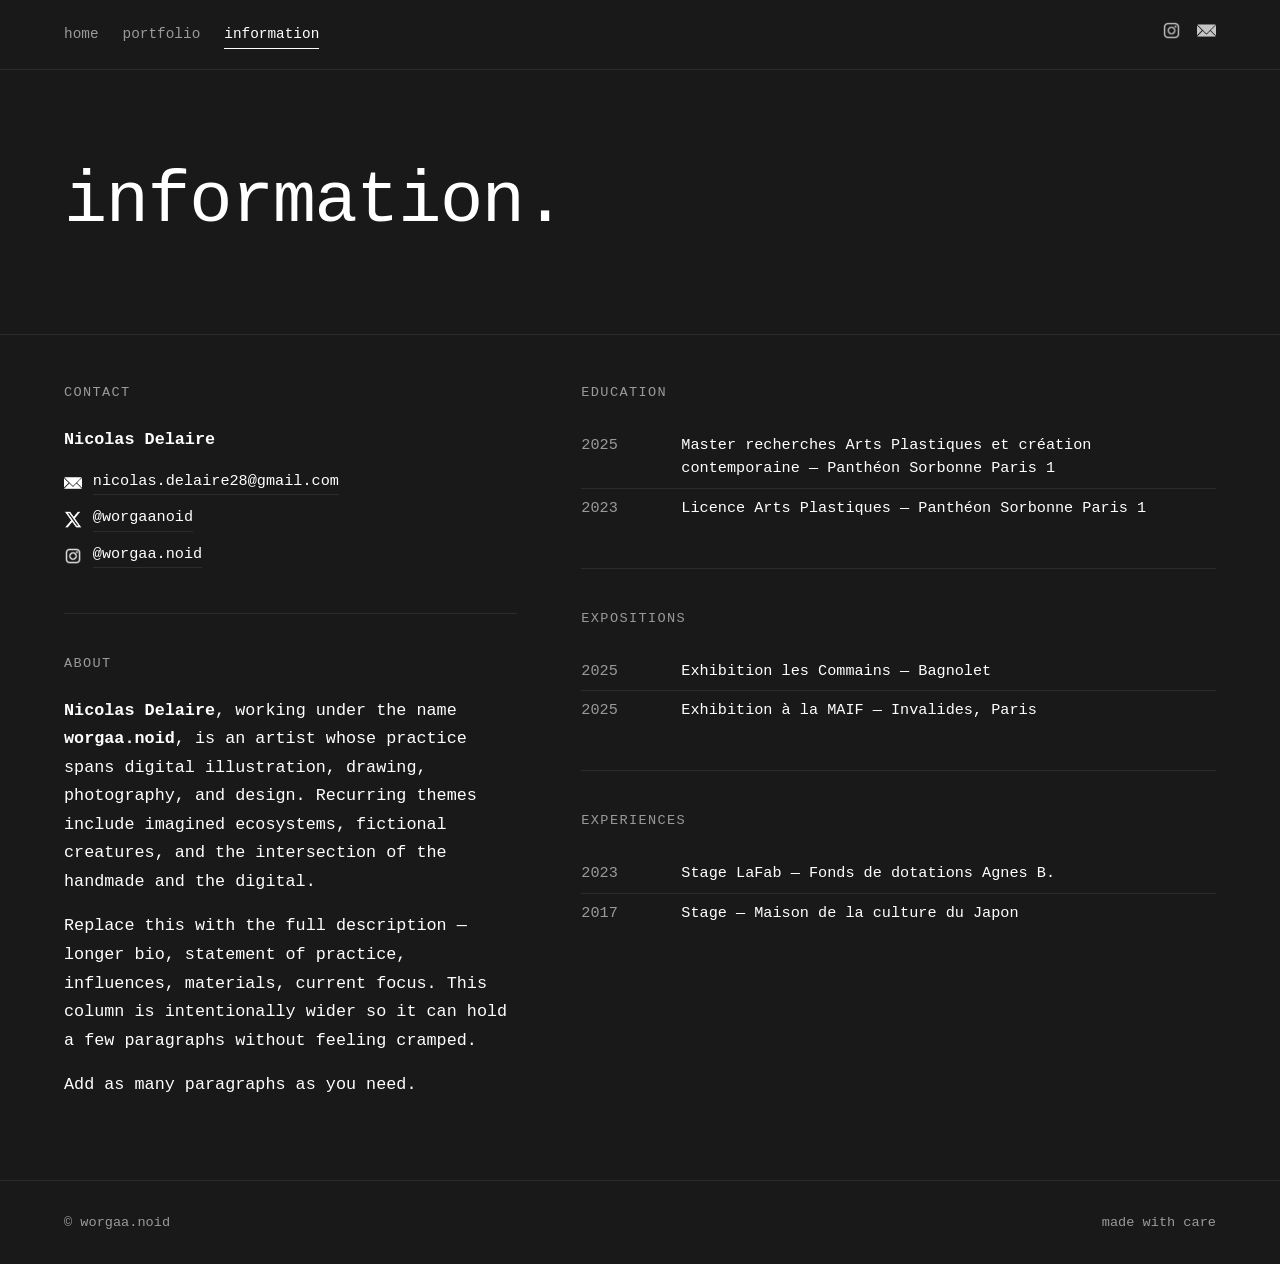
==== information.html @ 1a30efca "feat: first draft version" ====
<!doctype html>
<html lang="en">

<head>
  <meta charset="utf-8">
  <meta name="viewport" content="width=device-width, initial-scale=1">
  <title>information — worgaa.noid</title>
  <link rel="stylesheet" href="css/common.css">
  <link rel="stylesheet" href="css/information.css">
  <meta name="description" content="About worgaa.noid — Nicolas Delaire. Bio, exhibitions, contact.">

  <meta property="og:title" content="information — worgaa.noid">
  <meta property="og:type" content="website">
  <meta property="og:image" content="icon.png">
  <meta property="og:image:alt" content="worgaa.noid">

  <link rel="icon" href="img/icon.png" sizes="any">
  <link rel="icon" href="img/icon.png" type="image/svg+xml">
  <link rel="apple-touch-icon" href="img/icon.png">

  <link rel="manifest" href="site.webmanifest">
  <meta name="theme-color" content="#191919">
</head>

<body data-page="information">

  <div data-layout="header"></div>

  <section class="page-header">
    <div class="container">
      <h1 class="page-header__title">information.</h1>
    </div>
  </section>

  <main class="page-main">
    <div class="container">
      <div class="info">

        <div class="info__col">

          <section>
            <h2>contact</h2>
            <p class="info__name">
              <strong>Nicolas Delaire</strong>
            </p>
            <ul class="info-contact">
              <li>
                <a href="mailto:nicolas.delaire28@gmail.com">
                  <img class="info-contact__icon" src="img/information/email.png" alt="" aria-hidden="true">
                  <span>nicolas.delaire28@gmail.com</span>
                </a>
              </li>
              <li>
                <a href="https://x.com/worgaanoid" target="_blank" rel="noopener">
                  <img class="info-contact__icon" src="img/information/x.png" alt="" aria-hidden="true">
                  <span>@worgaanoid</span>
                </a>
              </li>
              <li>
                <a href="https://instagram.com/worgaa.noid" target="_blank" rel="noopener">
                  <img class="info-contact__icon" src="img/information/instagram.png" alt="" aria-hidden="true">
                  <span>@worgaa.noid</span>
                </a>
              </li>
            </ul>
          </section>

          <section>
            <h2>about</h2>
            <p>
              <strong>Nicolas Delaire</strong>, working under the name <strong>worgaa.noid</strong>,
              is an artist whose practice spans digital illustration, drawing, photography, and
              design. Recurring themes include imagined ecosystems, fictional creatures, and
              the intersection of the handmade and the digital.
            </p>
            <p>
              Replace this with the full description &mdash; longer bio, statement of practice,
              influences, materials, current focus. This column is intentionally wider so it can
              hold a few paragraphs without feeling cramped.
            </p>
            <p>
              Add as many paragraphs as you need.
            </p>
          </section>

        </div>

        <div class="info__col">

          <section>
            <h2>education</h2>
            <ul class="info-list">
              <li><span class="info-list__year">2025</span><span>Master recherches Arts Plastiques et création contemporaine &mdash; Panthéon Sorbonne Paris 1</span></li>
              <li><span class="info-list__year">2023</span><span>Licence Arts Plastiques &mdash; Panthéon Sorbonne Paris 1</span></li>
            </ul>
          </section>

          <section>
            <h2>expositions</h2>
            <ul class="info-list">
              <li><span class="info-list__year">2025</span><span>Exhibition les Commains &mdash; Bagnolet</span></li>
              <li><span class="info-list__year">2025</span><span>Exhibition à la MAIF &mdash; Invalides, Paris</span></li>
            </ul>
          </section>

          <section>
            <h2>experiences</h2>
            <ul class="info-list">
              <li><span class="info-list__year">2023</span><span>Stage LaFab &mdash; Fonds de dotations Agnes B.</span></li>
              <li><span class="info-list__year">2017</span><span>Stage &mdash; Maison de la culture du Japon</span></li>
            </ul>
          </section>

        </div>

      </div>
    </div>
  </main>

  <div data-layout="footer"></div>

  <script src="js/layout/base.js"></script>
  <script src="js/layout/header.js"></script>
  <script src="js/layout/footer.js"></script>
  <script src="js/layout/portfolio.js"></script>
  <script src="js/app.js"></script>
  <script src="js/portfolio/tabs.js"></script>
  <script src="js/portfolio/image-carousel.js"></script>
</body>

</html>
---- css/common.css ----
html {
  color: #222;
  font-size: 1em;
  line-height: 1.4;
}

::-moz-selection {
  background: #b3d4fc;
  text-shadow: none;
}

::selection {
  background: #b3d4fc;
  text-shadow: none;
}

hr {
  display: block;
  height: 1px;
  border: 0;
  border-top: 1px solid #ccc;
  margin: 1em 0;
  padding: 0;
}

audio,
canvas,
iframe,
img,
svg,
video {
  vertical-align: middle;
}

fieldset {
  border: 0;
  margin: 0;
  padding: 0;
}

textarea {
  resize: vertical;
}

/* ==========================================================================
   Theme + layout primitives
   ========================================================================== */

:root {
  --bg: #191919;
  --fg: #ffffff;
  --muted: #9a9a9a;
  --border: #2c2c2c;
  --accent: #ffffff;
  --placeholder: #222222;
  --max-width: 1200px;
  --gutter: 1.5rem;
  --font-sans: "Courier New", Courier, monospace;
}

* {
  box-sizing: border-box;
}

html,
body {
  margin: 0;
  padding: 0;
  background: var(--bg);
  color: var(--fg);
  font-family: var(--font-sans);
  -webkit-font-smoothing: antialiased;
  -moz-osx-font-smoothing: grayscale;
}

a {
  color: inherit;
  text-decoration: none;
}

img {
  max-width: 100%;
  display: block;
}

.container {
  max-width: var(--max-width);
  margin: 0 auto;
  padding: 0 var(--gutter);
}

/* ==========================================================================
   Site header + nav
   ========================================================================== */

.site-header {
  border-bottom: 1px solid var(--border);
  padding: 1.25rem 0;
  background: var(--bg);
  position: sticky;
  top: 0;
  z-index: 10;
}

.site-header__inner {
  display: flex;
  align-items: center;
  justify-content: space-between;
  gap: 1.5rem;
  flex-wrap: wrap;
  padding: 0 var(--gutter);
}

.site-nav {
  display: flex;
  gap: 1.5rem;
  font-size: 0.9rem;
}

.site-nav a {
  color: var(--muted);
  padding: 0.25rem 0;
  border-bottom: 1px solid transparent;
  transition: color 0.15s ease, border-color 0.15s ease;
}

.site-nav a:hover {
  color: var(--fg);
}

.site-nav a.is-active {
  color: var(--fg);
  border-bottom-color: var(--fg);
}

/* Burger toggle (hidden on desktop, shown via @media below) */
.site-nav-toggle {
  display: none;
  background: none;
  border: 0;
  padding: 0.5rem;
  margin: 0;
  cursor: pointer;
  color: var(--fg);
  font: inherit;
  align-items: center;
  justify-content: center;
}

.site-nav-toggle__icon {
  width: 1.5rem;
  height: 1.5rem;
  display: block;
}

.site-nav-toggle__icon--close {
  display: none;
}

.site-nav-toggle[aria-expanded="true"] .site-nav-toggle__icon--menu {
  display: none;
}

.site-nav-toggle[aria-expanded="true"] .site-nav-toggle__icon--close {
  display: block;
}

/* Social icons (right-aligned in the header) */
.site-social {
  display: flex;
  gap: 1rem;
  list-style: none;
  margin: 0;
  padding: 0;
}

.site-social a {
  display: inline-flex;
  align-items: center;
  justify-content: center;
  opacity: 0.75;
  transition: opacity 0.15s ease;
}

.site-social a:hover {
  opacity: 1;
}

.site-social img {
  width: 1.2rem;
  height: 1.2rem;
  object-fit: contain;
  display: block;
}

/* ==========================================================================
   Page header (big title) + main
   ========================================================================== */

.page-header {
  padding: 6rem 0;
  border-bottom: 1px solid var(--border);
}

.page-header__title {
  font-size: clamp(2.5rem, 6vw, 4.5rem);
  font-weight: 400;
  letter-spacing: -0.02em;
  margin: 0;
  line-height: 1;
}

.page-main {
  padding: 3rem 0 5rem;
}

/* ==========================================================================
   Site footer
   ========================================================================== */

.site-footer {
  border-top: 1px solid var(--border);
  padding: 2rem 0;
  font-size: 0.85rem;
  color: var(--muted);
}

.site-footer__inner {
  display: flex;
  justify-content: space-between;
  flex-wrap: wrap;
  gap: 1rem;
}

/* ==========================================================================
   Back to top button (injected by js/app.js)
   ========================================================================== */

.back-to-top {
  position: fixed;
  right: 1.25rem;
  bottom: 1.25rem;
  width: 2.75rem;
  height: 2.75rem;
  display: inline-flex;
  align-items: center;
  justify-content: center;
  background: var(--fg);
  color: var(--bg);
  border: 0;
  border-radius: 999px;
  cursor: pointer;
  opacity: 0;
  transform: translateY(0.5rem);
  pointer-events: none;
  transition: opacity 0.25s ease, transform 0.25s ease, background 0.15s ease;
  z-index: 20;
  font: inherit;
}

.back-to-top.is-visible {
  opacity: 1;
  transform: translateY(0);
  pointer-events: auto;
}

.back-to-top:hover {
  background: var(--muted);
}

.back-to-top svg {
  width: 1.1rem;
  height: 1.1rem;
}

/* ==========================================================================
   Image carousel (injected by js/portfolio/image-carousel.js)
   ========================================================================== */

body.image-carousel-open {
  overflow: hidden;
}

body.image-carousel-open .back-to-top {
  display: none;
}

.image-carousel {
  position: fixed;
  inset: 0;
  background: rgba(0, 0, 0, 0.94);
  z-index: 100;
  display: none;
  align-items: center;
  justify-content: center;
  padding: 4rem 4.5rem;
}

.image-carousel.is-open {
  display: flex;
}

.image-carousel__figure {
  margin: 0;
  display: flex;
  flex-direction: column;
  align-items: center;
  gap: 1rem;
  max-width: 100%;
  max-height: 100%;
}

.image-carousel__img {
  max-width: 100%;
  max-height: 80vh;
  width: auto;
  height: auto;
  object-fit: contain;
  background: var(--placeholder);
}

.image-carousel__caption {
  display: flex;
  flex-direction: column;
  gap: 0.15rem;
  text-align: center;
  color: var(--fg);
  font-size: 0.85rem;
  line-height: 1.4;
}

.image-carousel__caption .work-title {
  font-size: 0.95rem;
}

.image-carousel__caption .work-format,
.image-carousel__caption .work-date {
  color: var(--muted);
  font-size: 0.8rem;
}

.image-carousel__close,
.image-carousel__nav {
  position: absolute;
  background: none;
  border: 0;
  color: var(--fg);
  cursor: pointer;
  padding: 0.5rem;
  display: inline-flex;
  align-items: center;
  justify-content: center;
  font: inherit;
  opacity: 0.7;
  transition: opacity 0.15s ease;
}

.image-carousel__close:hover,
.image-carousel__nav:hover {
  opacity: 1;
}

.image-carousel__close {
  top: 1rem;
  right: 1rem;
}

.image-carousel__close svg {
  width: 1.5rem;
  height: 1.5rem;
}

.image-carousel__nav {
  top: 50%;
  transform: translateY(-50%);
}

.image-carousel__nav svg {
  width: 1.75rem;
  height: 1.75rem;
}

.image-carousel__prev {
  left: 1rem;
}

.image-carousel__next {
  right: 1rem;
}

/* ==========================================================================
   Responsive (common)
   ========================================================================== */

@media (max-width: 800px) {
  :root {
    --gutter: 1rem;
  }

  .page-header {
    padding: 2.5rem 0 1.75rem;
  }

  .page-main {
    padding: 2rem 0 4rem;
  }
}

@media (max-width: 600px) {
  /* Header stays in a single row: social icons left, burger right.
     The inline nav is hidden — replaced by the burger that opens an overlay. */
  .site-header__inner {
    align-items: center;
    gap: 0.75rem;
  }

  .site-nav-toggle {
    display: inline-flex;
    order: -1;       /* burger to the far left, social stays right */
  }

  .site-nav {
    display: none;
  }

  .site-nav.is-open {
    display: flex;
    position: fixed;
    inset: 0;
    flex-direction: column;
    align-items: center;
    justify-content: center;
    gap: 2rem;
    padding: 2rem;
    background: var(--bg);
    z-index: 40;
    font-size: 1.5rem;
  }

  .site-nav.is-open a {
    color: var(--fg);
    padding: 0.5rem 0;
  }

  body.nav-open {
    overflow: hidden;
  }

  .image-carousel {
    padding: 3rem 0.75rem 4.5rem;
  }

  .image-carousel__nav {
    top: auto;
    bottom: 0.75rem;
    transform: none;
  }
}

/* ==========================================================================
   Helper classes
   ========================================================================== */

.hidden,
[hidden] {
  display: none !important;
}

.visually-hidden {
  border: 0;
  clip: rect(0, 0, 0, 0);
  height: 1px;
  margin: -1px;
  overflow: hidden;
  padding: 0;
  position: absolute;
  white-space: nowrap;
  width: 1px;
}

.visually-hidden.focusable:active,
.visually-hidden.focusable:focus {
  clip: auto;
  height: auto;
  margin: 0;
  overflow: visible;
  position: static;
  white-space: inherit;
  width: auto;
}

.invisible {
  visibility: hidden;
}

.clearfix::before,
.clearfix::after {
  content: "";
  display: table;
}

.clearfix::after {
  clear: both;
}

/* ==========================================================================
   Print styles
   ========================================================================== */

@media print {
  *,
  *::before,
  *::after {
    background: #fff !important;
    color: #000 !important;
    box-shadow: none !important;
    text-shadow: none !important;
  }

  a,
  a:visited {
    text-decoration: underline;
  }

  a[href]::after {
    content: " (" attr(href) ")";
  }

  abbr[title]::after {
    content: " (" attr(title) ")";
  }

  a[href^="#"]::after,
  a[href^="javascript:"]::after {
    content: "";
  }

  pre {
    white-space: pre-wrap !important;
  }

  pre,
  blockquote {
    border: 1px solid #999;
    page-break-inside: avoid;
  }

  tr,
  img {
    page-break-inside: avoid;
  }

  p,
  h2,
  h3 {
    orphans: 3;
    widows: 3;
  }

  h2,
  h3 {
    page-break-after: avoid;
  }
}
---- css/information.css ----
/* ==========================================================================
   Information page — two-column layout
   ========================================================================== */

.info {
  display: grid;
  grid-template-columns: minmax(0, 1fr) minmax(0, 1.4fr);
  gap: 3rem 4rem;
  max-width: 80rem;
}

.info__col {
  display: flex;
  flex-direction: column;
}

.info__col section + section {
  border-top: 1px solid var(--border);
  padding-top: 2.5rem;
  margin-top: 2.5rem;
}

.info h2 {
  font-size: 0.85rem;
  text-transform: uppercase;
  letter-spacing: 0.1em;
  color: var(--muted);
  font-weight: 500;
  margin: 0 0 1.5rem;
}

.info p {
  font-size: 1.05rem;
  line-height: 1.7;
  margin: 0 0 1rem;
}

.info p:last-child {
  margin-bottom: 0;
}

.info__name {
  display: flex;
  flex-direction: column;
  gap: 0.15rem;
  font-size: 1.05rem;
  margin: 0 0 1.5rem;
  line-height: 1.4;
}

.info__name strong {
  font-weight: 700;
}

.info__name span {
  color: var(--muted);
}

/* Contact list (column-stacked) */
.info-contact {
  display: flex;
  flex-direction: column;
  gap: 0.5rem;
  list-style: none;
  padding: 0;
  margin: 0;
  font-size: 0.95rem;
}

.info-contact a {
  display: inline-flex;
  align-items: center;
  gap: 0.65rem;
  width: max-content;
}

.info-contact a span {
  border-bottom: 1px solid var(--border);
  padding-bottom: 2px;
  transition: border-color 0.15s ease;
}

.info-contact a:hover span {
  border-bottom-color: var(--fg);
}

.info-contact__icon {
  width: 1.15rem;
  height: 1.15rem;
  object-fit: contain;
  display: block;
  flex-shrink: 0;
}

/* Year/label + content rows (education, expositions, experiences) */
.info ul.info-list {
  list-style: none;
  padding: 0;
  margin: 0;
}

.info-list li {
  display: grid;
  grid-template-columns: 5rem 1fr;
  gap: 1.25rem;
  padding: 0.5rem 0;
  border-bottom: 1px solid var(--border);
  font-size: 0.95rem;
  line-height: 1.5;
}

.info-list li:last-child {
  border-bottom: 0;
}

.info-list .info-list__year {
  color: var(--muted);
  font-variant-numeric: tabular-nums;
}

@media (max-width: 800px) {
  .info {
    grid-template-columns: minmax(0, 1fr);
    gap: 3rem;
  }
}

@media (max-width: 600px) {
  .info-list li {
    grid-template-columns: 4.5rem 1fr;
    gap: 1rem;
  }
}
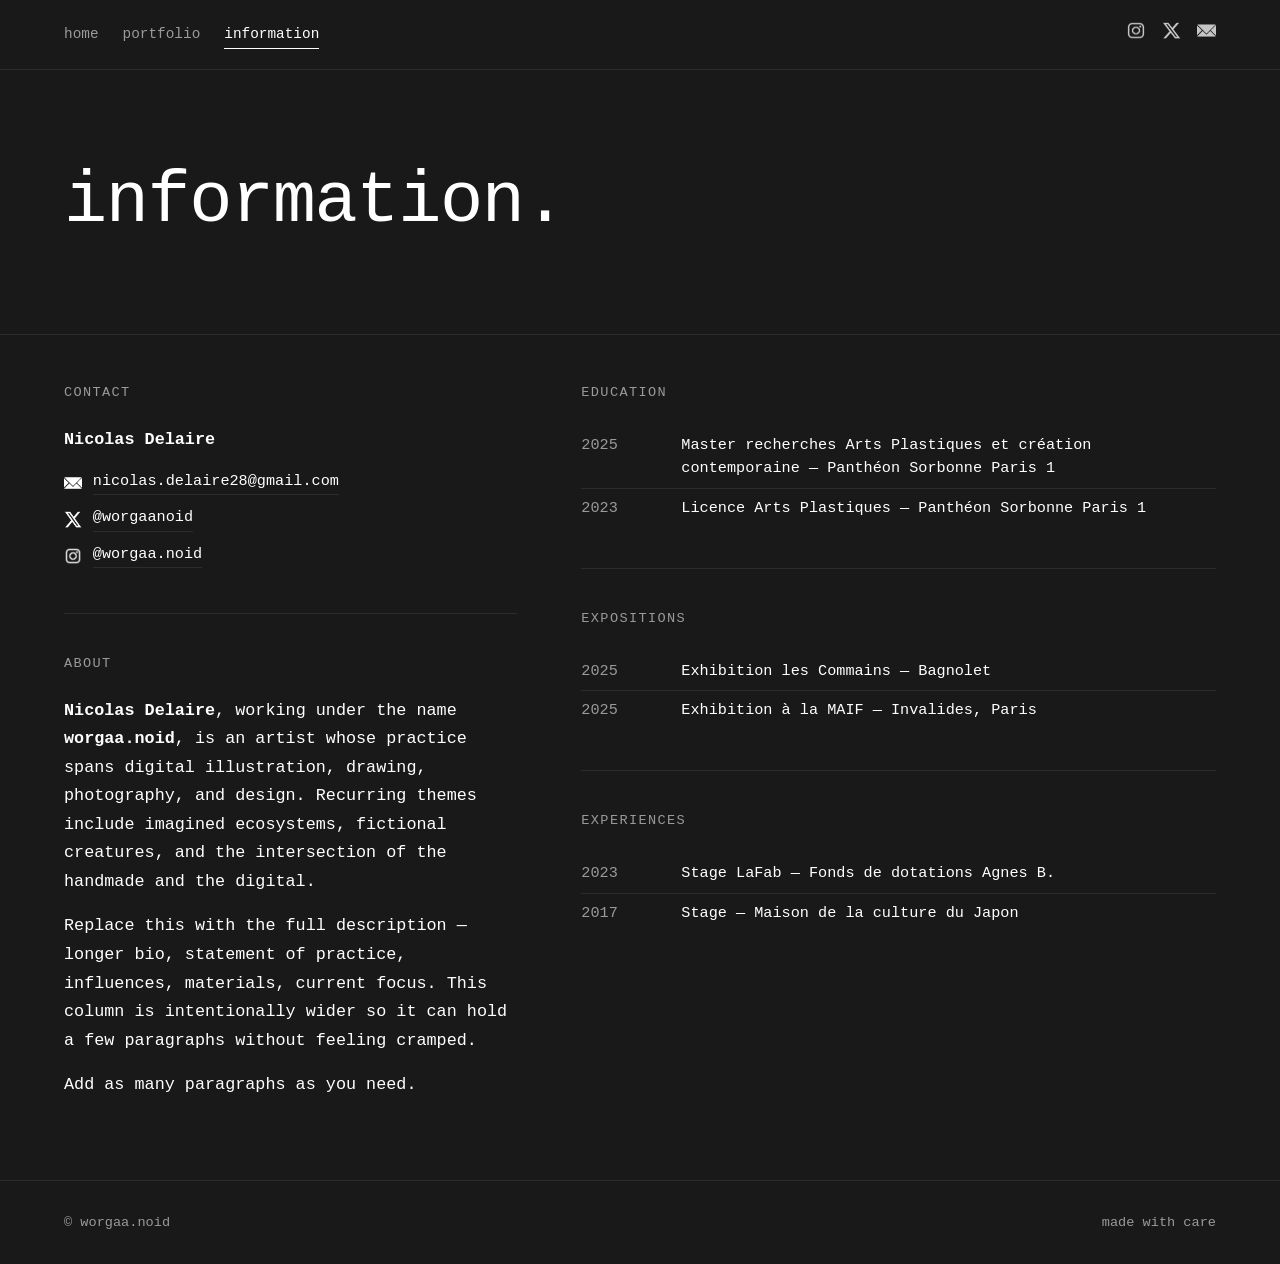
==== commit 0ed5338a: "feat: first draft version" ====
--- a/information.html
+++ b/information.html
@@ -119,13 +119,8 @@
 
   <div data-layout="footer"></div>
 
-  <script src="js/layout/base.js"></script>
-  <script src="js/layout/header.js"></script>
-  <script src="js/layout/footer.js"></script>
-  <script src="js/layout/portfolio.js"></script>
+  <script src="js/layout.js"></script>
   <script src="js/app.js"></script>
-  <script src="js/portfolio/tabs.js"></script>
-  <script src="js/portfolio/image-carousel.js"></script>
 </body>
 
 </html>
--- a/css/common.css
+++ b/css/common.css
@@ -274,18 +274,18 @@
 }
 
 /* ==========================================================================
-   Image carousel (injected by js/portfolio/image-carousel.js)
-   ========================================================================== */
-
-body.image-carousel-open {
+   Lightbox / carousel (injected by js/app.js)
+   ========================================================================== */
+
+body.lightbox-open {
   overflow: hidden;
 }
 
-body.image-carousel-open .back-to-top {
+body.lightbox-open .back-to-top {
   display: none;
 }
 
-.image-carousel {
+.lightbox {
   position: fixed;
   inset: 0;
   background: rgba(0, 0, 0, 0.94);
@@ -296,11 +296,11 @@
   padding: 4rem 4.5rem;
 }
 
-.image-carousel.is-open {
-  display: flex;
-}
-
-.image-carousel__figure {
+.lightbox.is-open {
+  display: flex;
+}
+
+.lightbox__figure {
   margin: 0;
   display: flex;
   flex-direction: column;
@@ -310,7 +310,7 @@
   max-height: 100%;
 }
 
-.image-carousel__img {
+.lightbox__img {
   max-width: 100%;
   max-height: 80vh;
   width: auto;
@@ -319,7 +319,7 @@
   background: var(--placeholder);
 }
 
-.image-carousel__caption {
+.lightbox__caption {
   display: flex;
   flex-direction: column;
   gap: 0.15rem;
@@ -329,18 +329,18 @@
   line-height: 1.4;
 }
 
-.image-carousel__caption .work-title {
+.lightbox__caption .work-title {
   font-size: 0.95rem;
 }
 
-.image-carousel__caption .work-format,
-.image-carousel__caption .work-date {
+.lightbox__caption .work-format,
+.lightbox__caption .work-date {
   color: var(--muted);
   font-size: 0.8rem;
 }
 
-.image-carousel__close,
-.image-carousel__nav {
+.lightbox__close,
+.lightbox__nav {
   position: absolute;
   background: none;
   border: 0;
@@ -355,36 +355,36 @@
   transition: opacity 0.15s ease;
 }
 
-.image-carousel__close:hover,
-.image-carousel__nav:hover {
+.lightbox__close:hover,
+.lightbox__nav:hover {
   opacity: 1;
 }
 
-.image-carousel__close {
+.lightbox__close {
   top: 1rem;
   right: 1rem;
 }
 
-.image-carousel__close svg {
+.lightbox__close svg {
   width: 1.5rem;
   height: 1.5rem;
 }
 
-.image-carousel__nav {
+.lightbox__nav {
   top: 50%;
   transform: translateY(-50%);
 }
 
-.image-carousel__nav svg {
+.lightbox__nav svg {
   width: 1.75rem;
   height: 1.75rem;
 }
 
-.image-carousel__prev {
+.lightbox__prev {
   left: 1rem;
 }
 
-.image-carousel__next {
+.lightbox__next {
   right: 1rem;
 }
 
@@ -446,11 +446,11 @@
     overflow: hidden;
   }
 
-  .image-carousel {
+  .lightbox {
     padding: 3rem 0.75rem 4.5rem;
   }
 
-  .image-carousel__nav {
+  .lightbox__nav {
     top: auto;
     bottom: 0.75rem;
     transform: none;
